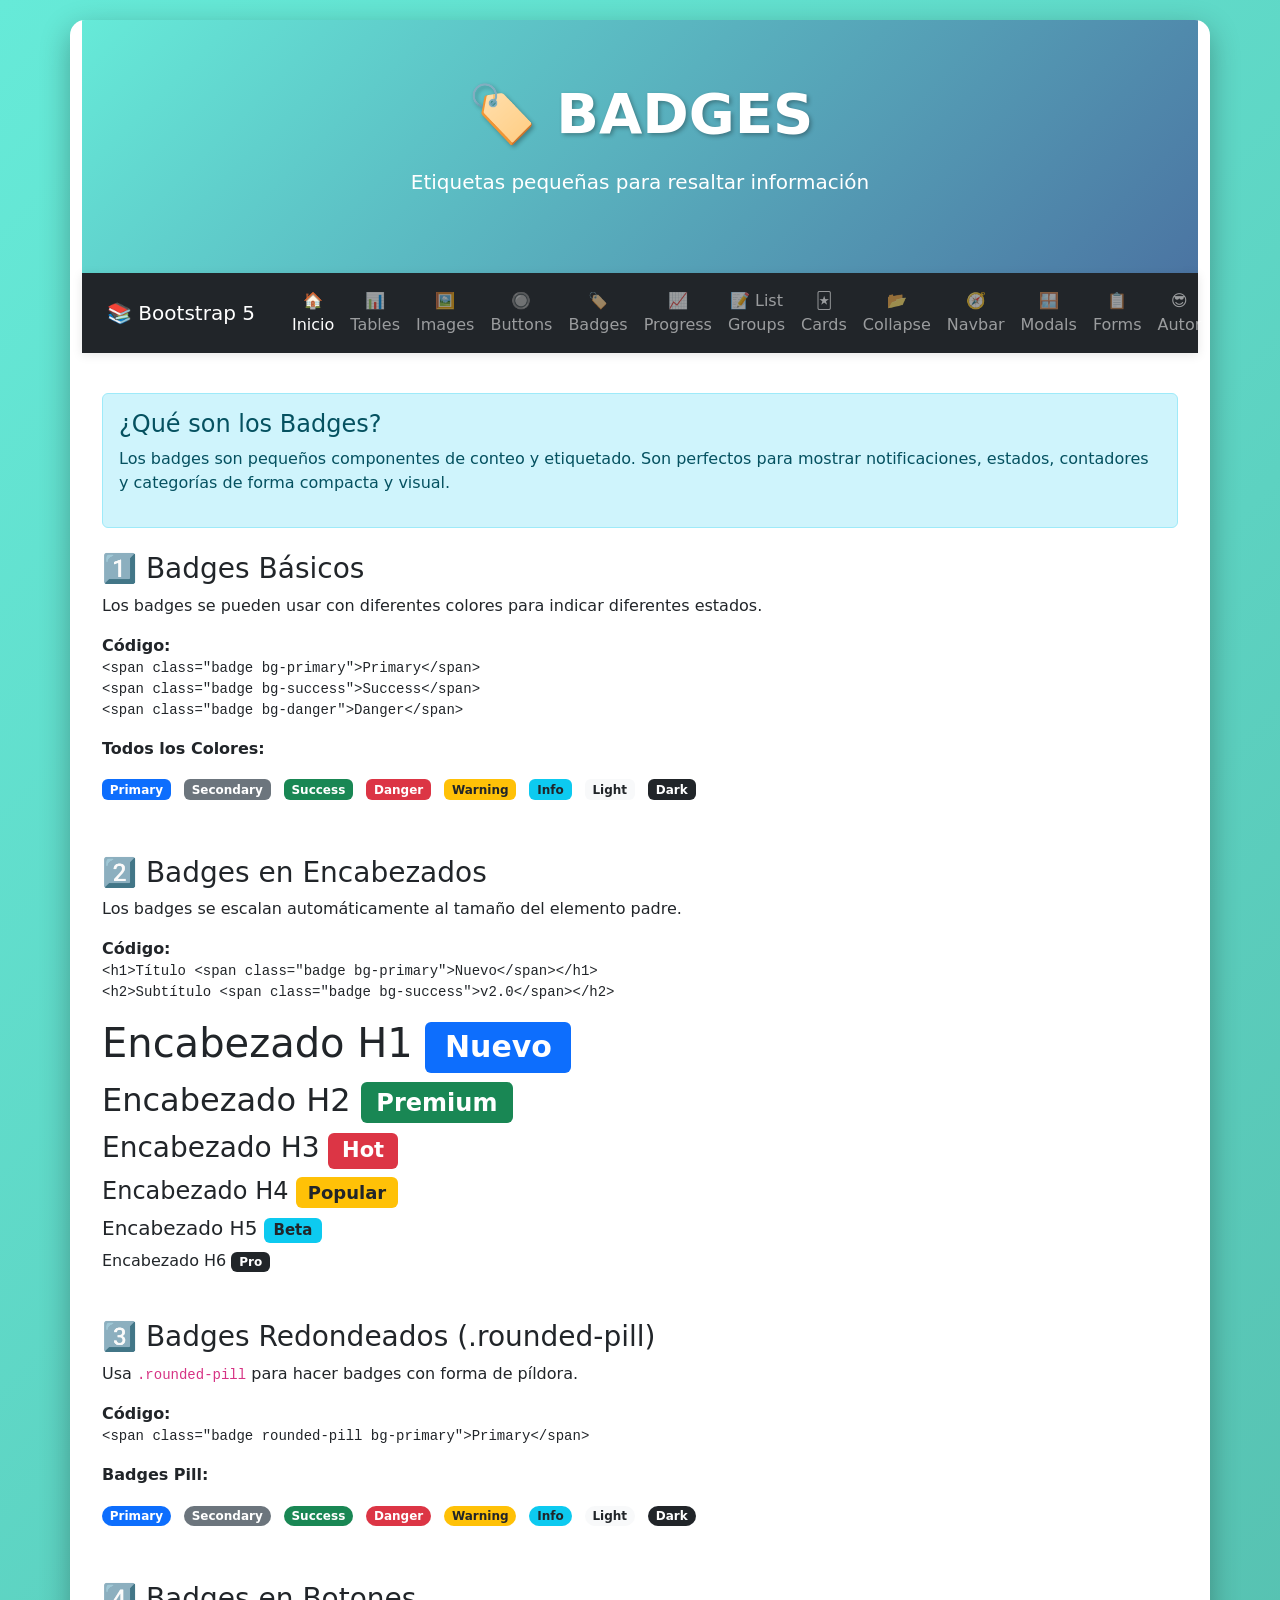
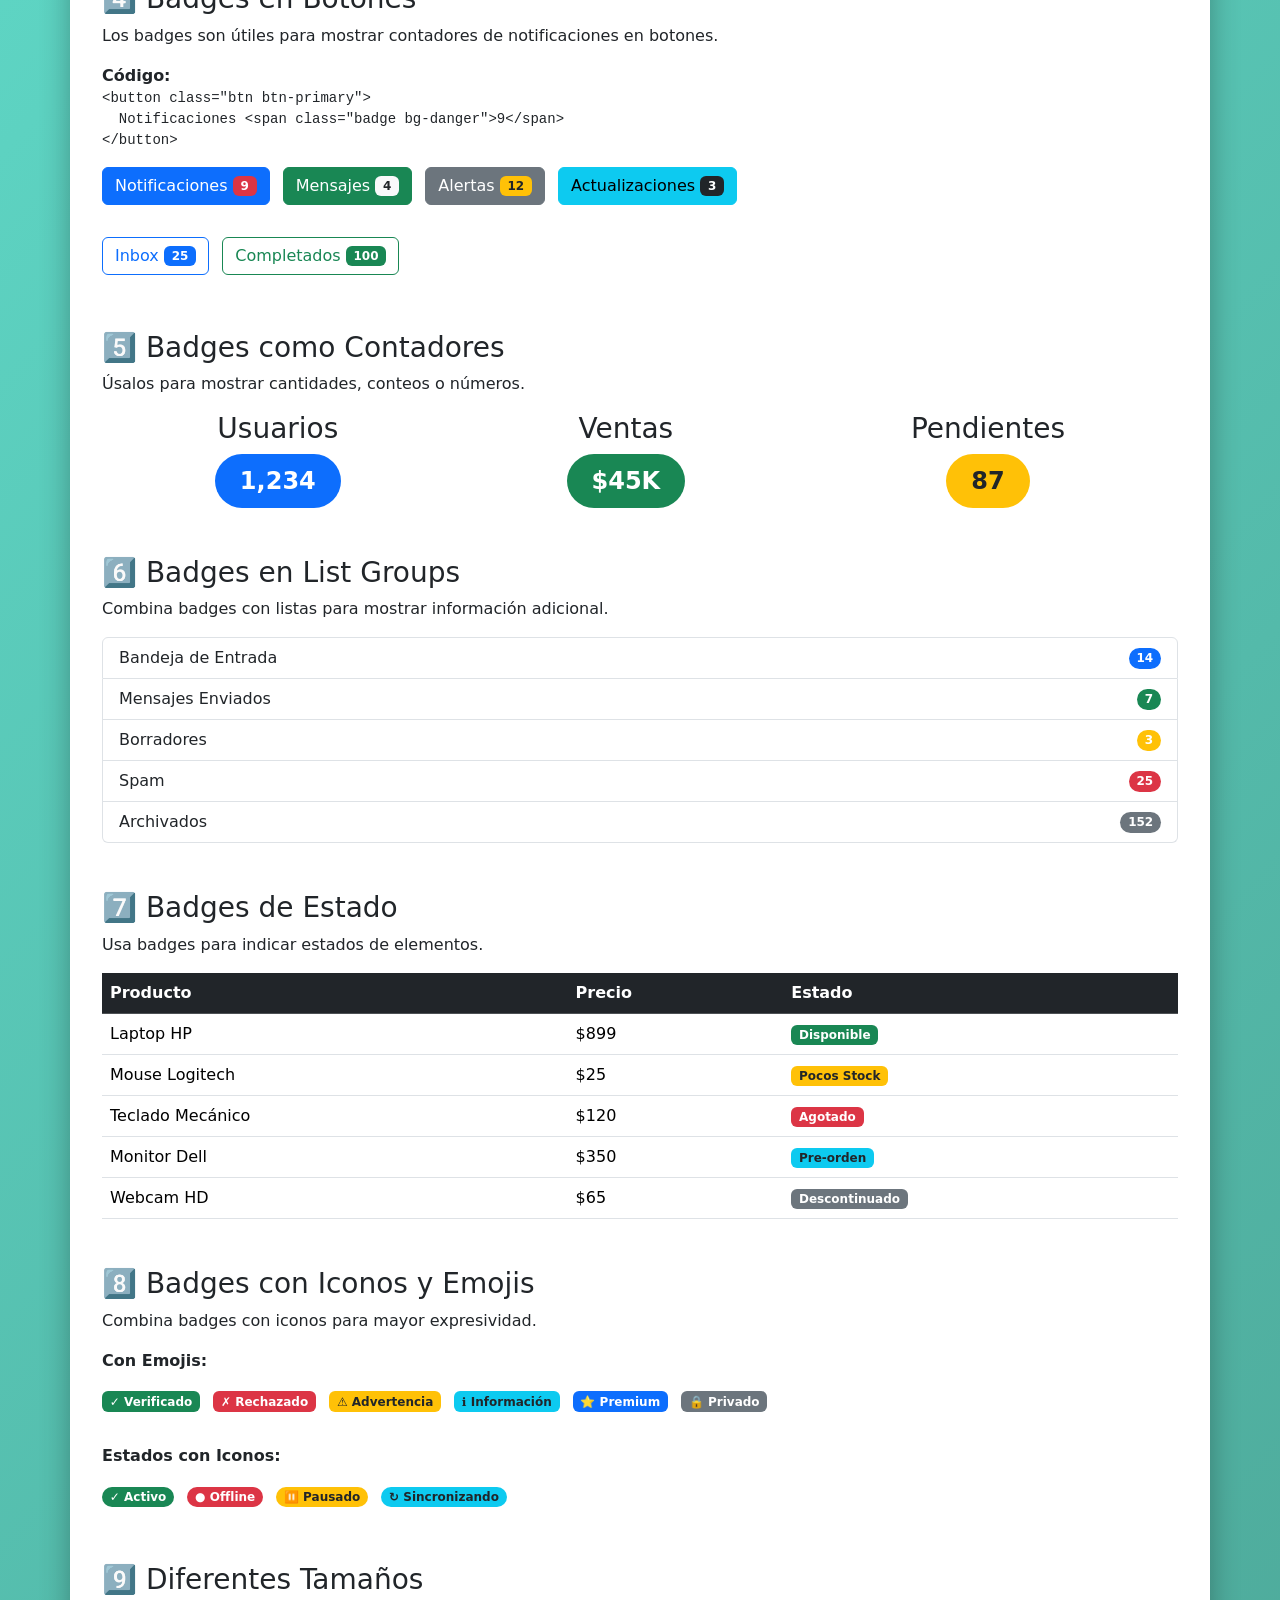
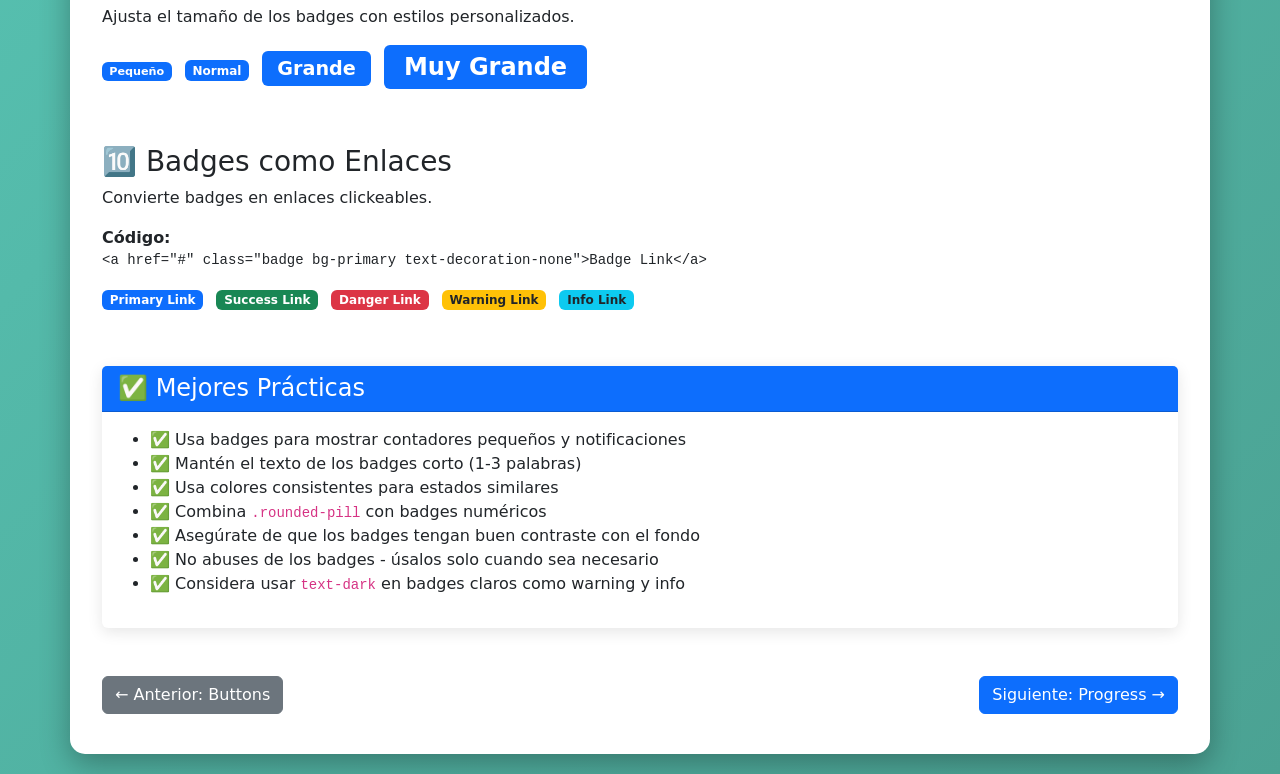
==== badges.html @ d516b33d "initial commit" ====
<!DOCTYPE html>
<html lang="es">

<head>
    <meta charset="UTF-8">
    <meta name="viewport" content="width=device-width, initial-scale=1.0">
    <title>Badges - Bootstrap 5</title>
    <link rel="stylesheet" href="css/bootstrap.css">
</head>

<body>
    <div class="container main-container">
        <!-- Banner -->
        <div class="banner">
            <h1>🏷️ BADGES</h1>
            <p class="lead">Etiquetas pequeñas para resaltar información</p>
        </div>

        <!-- Navbar -->
        <nav class="navbar navbar-expand-lg navbar-dark bg-dark sticky-top">
            <div class="container-fluid">
                <button class="navbar-brand btn btn-link text-white text-decoration-none" type="button" data-bs-toggle="offcanvas" data-bs-target="#offcanvasMenu">
                    📚 Bootstrap 5
                </button>
                <button class="navbar-toggler" type="button" data-bs-toggle="collapse" data-bs-target="#mainNav">
                    <span class="navbar-toggler-icon"></span>
                </button>
                <div class="collapse navbar-collapse" id="mainNav">
                    <ul class="navbar-nav mx-auto text-center">
                        <li class="nav-item">
                            <a class="nav-link active" href="index.html">🏠 Inicio</a>
                        </li>
                        <li class="nav-item">
                            <a class="nav-link" href="tables.html">📊 Tables</a>
                        </li>
                        <li class="nav-item">
                            <a class="nav-link" href="images.html">🖼️ Images</a>
                        </li>
                        <li class="nav-item">
                            <a class="nav-link" href="buttons.html">🔘 Buttons</a>
                        </li>
                        <li class="nav-item">
                            <a class="nav-link" href="badges.html">🏷️ Badges</a>
                        </li>
                        <li class="nav-item">
                            <a class="nav-link" href="progress.html">📈 Progress</a>
                        </li>
                        <li class="nav-item">
                            <a class="nav-link" href="list_groups.html">📝 List Groups</a>
                        </li>                        
                        <li class="nav-item">
                            <a class="nav-link" href="cards.html">🃏 Cards</a>
                        </li>
                        <li class="nav-item">
                            <a class="nav-link" href="collapse.html">📂 Collapse</a>
                        </li>
                        <li class="nav-item">
                            <a class="nav-link" href="navbar.html">🧭 Navbar</a>
                        </li>
                        <li class="nav-item">
                            <a class="nav-link" href="modals.html">🪟 Modals</a>
                        </li>
                        <li class="nav-item">
                            <a class="nav-link" href="forms.html">📋 Forms</a>
                        </li>
                        <li class="nav-item">
                            <a class="nav-link" href="#sobre">😎 Autor</a>
                        </li>                        
                    </ul>
                </div>
            </div>
        </nav>

<!-- offcanvas -->
        <div class="offcanvas offcanvas-start" tabindex="-1" id="offcanvasMenu">
            <div class="offcanvas-header bg-dark text-white">
                <h5 class="offcanvas-title">📚 Índice de Componentes</h5>
                <button type="button" class="btn-close btn-close-white" data-bs-dismiss="offcanvas"></button>
            </div>
            <div class="offcanvas-body p-0">
                <div class="list-group list-group-flush">
                    <a href="index.html" class="list-group-item list-group-item-action active">
                        🏠 <strong>Inicio</strong>
                    </a>
                    
                    <div class="list-group-item bg-light">
                        <small class="text-muted fw-bold">COMPONENTES BÁSICOS</small>
                    </div>
                    
                    <a href="containers.html" class="list-group-item list-group-item-action">
                        📦 Containers
                        <span class="badge bg-primary rounded-pill float-end">Básico</span>
                    </a>
                    
                    <a href="tables.html" class="list-group-item list-group-item-action">
                        📊 Tables
                        <span class="badge bg-success rounded-pill float-end">Popular</span>
                    </a>
                    
                    <a href="images.html" class="list-group-item list-group-item-action">
                        🖼️ Images
                    </a>
                    
                    <a href="buttons.html" class="list-group-item list-group-item-action">
                        🔘 Buttons
                        <span class="badge bg-danger rounded-pill float-end">Esencial</span>
                    </a>
                    
                    <a href="badges.html" class="list-group-item list-group-item-action">
                        🏷️ Badges
                    </a>
                    
                    <a href="progress.html" class="list-group-item list-group-item-action">
                        📈 Progress
                    </a>
                    
                    <div class="list-group-item bg-light">
                        <small class="text-muted fw-bold">COMPONENTES AVANZADOS</small>
                    </div>
                    
                    <a href="list_groups.html" class="list-group-item list-group-item-action">
                        📝 List Groups
                    </a>
                    
                    <a href="cards.html" class="list-group-item list-group-item-action">
                        🃏 Cards
                        <span class="badge bg-success rounded-pill float-end">Popular</span>
                    </a>
                    
                    <a href="collapse.html" class="list-group-item list-group-item-action">
                        📂 Collapse
                    </a>
                    
                    <a href="navbar.html" class="list-group-item list-group-item-action">
                        🧭 Navbar
                        <span class="badge bg-danger rounded-pill float-end">Esencial</span>
                    </a>
                    
                    <a href="modals.html" class="list-group-item list-group-item-action">
                        🪟 Modals
                        <span class="badge bg-warning rounded-pill float-end">Importante</span>
                    </a>
                    
                    <a href="forms.html" class="list-group-item list-group-item-action">
                        📋 Forms
                        <span class="badge bg-danger rounded-pill float-end">Esencial</span>
                    </a>
                    
                    <div class="list-group-item bg-light">
                        <small class="text-muted fw-bold">INFORMACIÓN</small>
                    </div>
                    
                    <a href="#sobre" class="list-group-item list-group-item-action" data-bs-dismiss="offcanvas">
                        😎 Sobre el Autor
                    </a>
                </div>
            </div>
        </div>

        <!-- Contenido -->
        <div class="section-content">
            <!-- Introducción -->
            <div class="alert alert-info">
                <h4>¿Qué son los Badges?</h4>
                <p>Los badges son pequeños componentes de conteo y etiquetado. Son perfectos para mostrar
                    notificaciones, estados, contadores y categorías de forma compacta y visual.</p>
            </div>

            <!-- Badges Básicos -->
            <h3 class="mt-4">1️⃣ Badges Básicos</h3>
            <p>Los badges se pueden usar con diferentes colores para indicar diferentes estados.</p>

            <div class="code-example">
                <strong>Código:</strong>
                <pre><code>&lt;span class="badge bg-primary"&gt;Primary&lt;/span&gt;
&lt;span class="badge bg-success"&gt;Success&lt;/span&gt;
&lt;span class="badge bg-danger"&gt;Danger&lt;/span&gt;</code></pre>
            </div>

            <div class="example-box">
                <strong>Todos los Colores:</strong>
                <div class="mt-3">
                    <span class="badge bg-primary me-2 mb-2">Primary</span>
                    <span class="badge bg-secondary me-2 mb-2">Secondary</span>
                    <span class="badge bg-success me-2 mb-2">Success</span>
                    <span class="badge bg-danger me-2 mb-2">Danger</span>
                    <span class="badge bg-warning text-dark me-2 mb-2">Warning</span>
                    <span class="badge bg-info text-dark me-2 mb-2">Info</span>
                    <span class="badge bg-light text-dark me-2 mb-2">Light</span>
                    <span class="badge bg-dark me-2 mb-2">Dark</span>
                </div>
            </div>

            <!-- Badges en Encabezados -->
            <h3 class="mt-5">2️⃣ Badges en Encabezados</h3>
            <p>Los badges se escalan automáticamente al tamaño del elemento padre.</p>

            <div class="code-example">
                <strong>Código:</strong>
                <pre><code>&lt;h1&gt;Título &lt;span class="badge bg-primary"&gt;Nuevo&lt;/span&gt;&lt;/h1&gt;
&lt;h2&gt;Subtítulo &lt;span class="badge bg-success"&gt;v2.0&lt;/span&gt;&lt;/h2&gt;</code></pre>
            </div>

            <div class="example-box">
                <h1>Encabezado H1 <span class="badge bg-primary">Nuevo</span></h1>
                <h2>Encabezado H2 <span class="badge bg-success">Premium</span></h2>
                <h3>Encabezado H3 <span class="badge bg-danger">Hot</span></h3>
                <h4>Encabezado H4 <span class="badge bg-warning text-dark">Popular</span></h4>
                <h5>Encabezado H5 <span class="badge bg-info text-dark">Beta</span></h5>
                <h6>Encabezado H6 <span class="badge bg-dark">Pro</span></h6>
            </div>

            <!-- Badges Pill -->
            <h3 class="mt-5">3️⃣ Badges Redondeados (.rounded-pill)</h3>
            <p>Usa <code>.rounded-pill</code> para hacer badges con forma de píldora.</p>

            <div class="code-example">
                <strong>Código:</strong>
                <pre><code>&lt;span class="badge rounded-pill bg-primary"&gt;Primary&lt;/span&gt;</code></pre>
            </div>

            <div class="example-box">
                <strong>Badges Pill:</strong>
                <div class="mt-3">
                    <span class="badge rounded-pill bg-primary me-2 mb-2">Primary</span>
                    <span class="badge rounded-pill bg-secondary me-2 mb-2">Secondary</span>
                    <span class="badge rounded-pill bg-success me-2 mb-2">Success</span>
                    <span class="badge rounded-pill bg-danger me-2 mb-2">Danger</span>
                    <span class="badge rounded-pill bg-warning text-dark me-2 mb-2">Warning</span>
                    <span class="badge rounded-pill bg-info text-dark me-2 mb-2">Info</span>
                    <span class="badge rounded-pill bg-light text-dark me-2 mb-2">Light</span>
                    <span class="badge rounded-pill bg-dark me-2 mb-2">Dark</span>
                </div>
            </div>

            <!-- Badges en Botones -->
            <h3 class="mt-5">4️⃣ Badges en Botones</h3>
            <p>Los badges son útiles para mostrar contadores de notificaciones en botones.</p>

            <div class="code-example">
                <strong>Código:</strong>
                <pre><code>&lt;button class="btn btn-primary"&gt;
  Notificaciones &lt;span class="badge bg-danger"&gt;9&lt;/span&gt;
&lt;/button&gt;</code></pre>
            </div>

            <div class="example-box">
                <button class="btn btn-primary me-2 mb-2">
                    Notificaciones <span class="badge bg-danger">9</span>
                </button>
                <button class="btn btn-success me-2 mb-2">
                    Mensajes <span class="badge bg-light text-dark">4</span>
                </button>
                <button class="btn btn-secondary me-2 mb-2">
                    Alertas <span class="badge bg-warning text-dark">12</span>
                </button>
                <button class="btn btn-info me-2 mb-2">
                    Actualizaciones <span class="badge bg-dark">3</span>
                </button>

                <br><br>

                <button class="btn btn-outline-primary me-2 mb-2">
                    Inbox <span class="badge bg-primary">25</span>
                </button>
                <button class="btn btn-outline-success me-2 mb-2">
                    Completados <span class="badge bg-success">100</span>
                </button>
            </div>

            <!-- Badges como Contador -->
            <h3 class="mt-5">5️⃣ Badges como Contadores</h3>
            <p>Úsalos para mostrar cantidades, conteos o números.</p>

            <div class="example-box">
                <div class="d-flex justify-content-around mt-3">
                    <div class="text-center">
                        <h3>Usuarios</h3>
                        <span class="badge rounded-pill bg-primary"
                            style="font-size: 1.5rem; padding: 15px 25px;">1,234</span>
                    </div>
                    <div class="text-center">
                        <h3>Ventas</h3>
                        <span class="badge rounded-pill bg-success"
                            style="font-size: 1.5rem; padding: 15px 25px;">$45K</span>
                    </div>
                    <div class="text-center">
                        <h3>Pendientes</h3>
                        <span class="badge rounded-pill bg-warning text-dark"
                            style="font-size: 1.5rem; padding: 15px 25px;">87</span>
                    </div>
                </div>
            </div>

            <!-- Badges en Listas -->
            <h3 class="mt-5">6️⃣ Badges en List Groups</h3>
            <p>Combina badges con listas para mostrar información adicional.</p>

            <div class="example-box">
                <ul class="list-group">
                    <li class="list-group-item d-flex justify-content-between align-items-center">
                        Bandeja de Entrada
                        <span class="badge bg-primary rounded-pill">14</span>
                    </li>
                    <li class="list-group-item d-flex justify-content-between align-items-center">
                        Mensajes Enviados
                        <span class="badge bg-success rounded-pill">7</span>
                    </li>
                    <li class="list-group-item d-flex justify-content-between align-items-center">
                        Borradores
                        <span class="badge bg-warning rounded-pill">3</span>
                    </li>
                    <li class="list-group-item d-flex justify-content-between align-items-center">
                        Spam
                        <span class="badge bg-danger rounded-pill">25</span>
                    </li>
                    <li class="list-group-item d-flex justify-content-between align-items-center">
                        Archivados
                        <span class="badge bg-secondary rounded-pill">152</span>
                    </li>
                </ul>
            </div>

            <!-- Badges de Estado -->
            <h3 class="mt-5">7️⃣ Badges de Estado</h3>
            <p>Usa badges para indicar estados de elementos.</p>

            <div class="example-box">
                <table class="table">
                    <thead class="table-dark">
                        <tr>
                            <th>Producto</th>
                            <th>Precio</th>
                            <th>Estado</th>
                        </tr>
                    </thead>
                    <tbody>
                        <tr>
                            <td>Laptop HP</td>
                            <td>$899</td>
                            <td><span class="badge bg-success">Disponible</span></td>
                        </tr>
                        <tr>
                            <td>Mouse Logitech</td>
                            <td>$25</td>
                            <td><span class="badge bg-warning text-dark">Pocos Stock</span></td>
                        </tr>
                        <tr>
                            <td>Teclado Mecánico</td>
                            <td>$120</td>
                            <td><span class="badge bg-danger">Agotado</span></td>
                        </tr>
                        <tr>
                            <td>Monitor Dell</td>
                            <td>$350</td>
                            <td><span class="badge bg-info text-dark">Pre-orden</span></td>
                        </tr>
                        <tr>
                            <td>Webcam HD</td>
                            <td>$65</td>
                            <td><span class="badge bg-secondary">Descontinuado</span></td>
                        </tr>
                    </tbody>
                </table>
            </div>

            <!-- Badges con Iconos -->
            <h3 class="mt-5">8️⃣ Badges con Iconos y Emojis</h3>
            <p>Combina badges con iconos para mayor expresividad.</p>

            <div class="example-box">
                <strong>Con Emojis:</strong>
                <div class="mt-3 mb-4">
                    <span class="badge bg-success me-2 mb-2">✓ Verificado</span>
                    <span class="badge bg-danger me-2 mb-2">✗ Rechazado</span>
                    <span class="badge bg-warning text-dark me-2 mb-2">⚠ Advertencia</span>
                    <span class="badge bg-info text-dark me-2 mb-2">ℹ Información</span>
                    <span class="badge bg-primary me-2 mb-2">⭐ Premium</span>
                    <span class="badge bg-secondary me-2 mb-2">🔒 Privado</span>
                </div>

                <strong>Estados con Iconos:</strong>
                <div class="mt-3">
                    <span class="badge rounded-pill bg-success me-2 mb-2">✓ Activo</span>
                    <span class="badge rounded-pill bg-danger me-2 mb-2">● Offline</span>
                    <span class="badge rounded-pill bg-warning text-dark me-2 mb-2">⏸ Pausado</span>
                    <span class="badge rounded-pill bg-info text-dark me-2 mb-2">↻ Sincronizando</span>
                </div>
            </div>

            <!-- Badges de Tamaño -->
            <h3 class="mt-5">9️⃣ Diferentes Tamaños</h3>
            <p>Ajusta el tamaño de los badges con estilos personalizados.</p>

            <div class="example-box">
                <span class="badge bg-primary me-2 mb-2" style="font-size: 0.7rem;">Pequeño</span>
                <span class="badge bg-primary me-2 mb-2">Normal</span>
                <span class="badge bg-primary me-2 mb-2" style="font-size: 1.2rem; padding: 8px 15px;">Grande</span>
                <span class="badge bg-primary me-2 mb-2" style="font-size: 1.5rem; padding: 10px 20px;">Muy
                    Grande</span>
            </div>

            <!-- Badges Interactivos -->
            <h3 class="mt-5">🔟 Badges como Enlaces</h3>
            <p>Convierte badges en enlaces clickeables.</p>

            <div class="code-example">
                <strong>Código:</strong>
                <pre><code>&lt;a href="#" class="badge bg-primary text-decoration-none"&gt;Badge Link&lt;/a&gt;</code></pre>
            </div>

            <div class="example-box">
                <a href="#" class="badge bg-primary text-decoration-none me-2 mb-2">Primary Link</a>
                <a href="#" class="badge bg-success text-decoration-none me-2 mb-2">Success Link</a>
                <a href="#" class="badge bg-danger text-decoration-none me-2 mb-2">Danger Link</a>
                <a href="#" class="badge bg-warning text-dark text-decoration-none me-2 mb-2">Warning Link</a>
                <a href="#" class="badge bg-info text-dark text-decoration-none me-2 mb-2">Info Link</a>
            </div>

            <!-- Mejores Prácticas -->
            <div class="card mt-5">
                <div class="card-header bg-primary text-white">
                    <h4 class="mb-0">✅ Mejores Prácticas</h4>
                </div>
                <div class="card-body">
                    <ul>
                        <li>✅ Usa badges para mostrar contadores pequeños y notificaciones</li>
                        <li>✅ Mantén el texto de los badges corto (1-3 palabras)</li>
                        <li>✅ Usa colores consistentes para estados similares</li>
                        <li>✅ Combina <code>.rounded-pill</code> con badges numéricos</li>
                        <li>✅ Asegúrate de que los badges tengan buen contraste con el fondo</li>
                        <li>✅ No abuses de los badges - úsalos solo cuando sea necesario</li>
                        <li>✅ Considera usar <code>text-dark</code> en badges claros como warning y info</li>
                    </ul>
                </div>
            </div>

            <!-- Navegación -->
            <div class="d-flex justify-content-between mt-5">
                <a href="buttons.html" class="btn btn-secondary">← Anterior: Buttons</a>
                <a href="progress.html" class="btn btn-primary">Siguiente: Progress →</a>
            </div>
        </div>
    </div>

    <script src="js/bootstrap.bundle.min.js"></script>
</body>

</html>
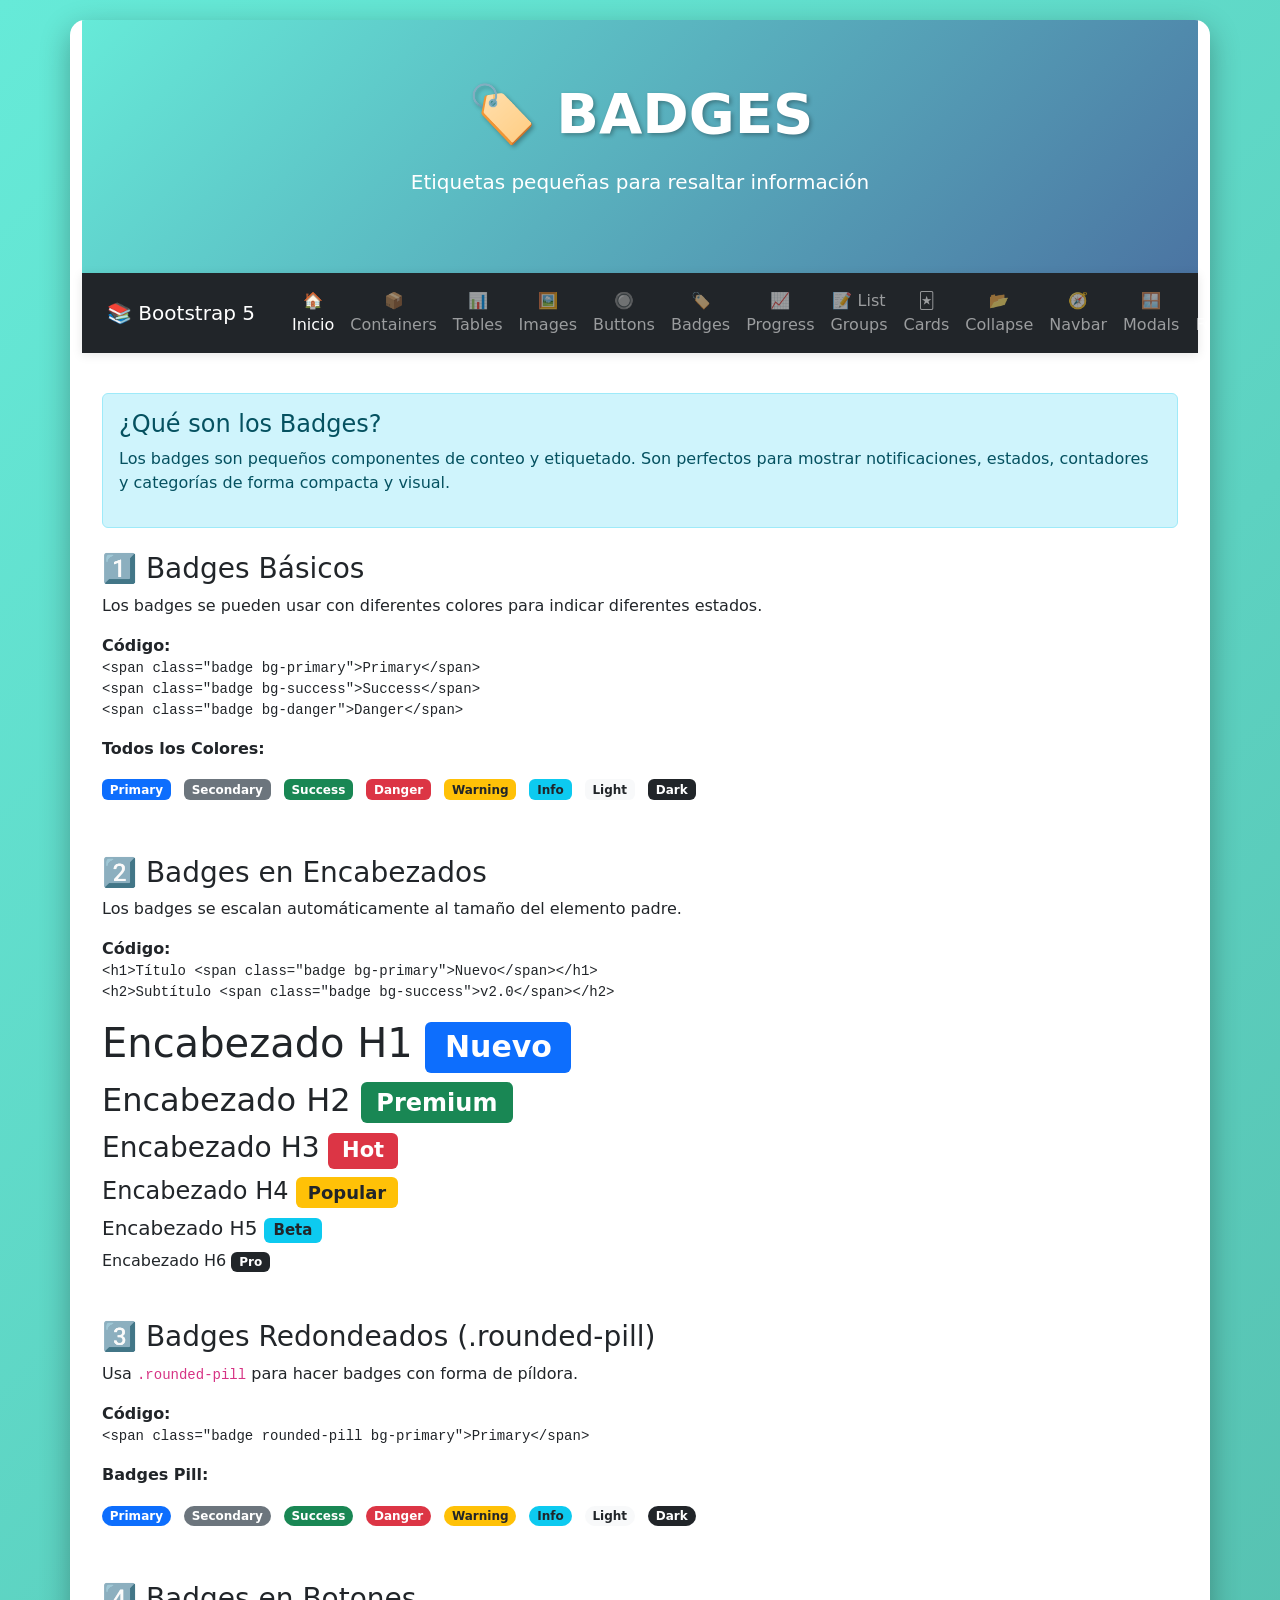
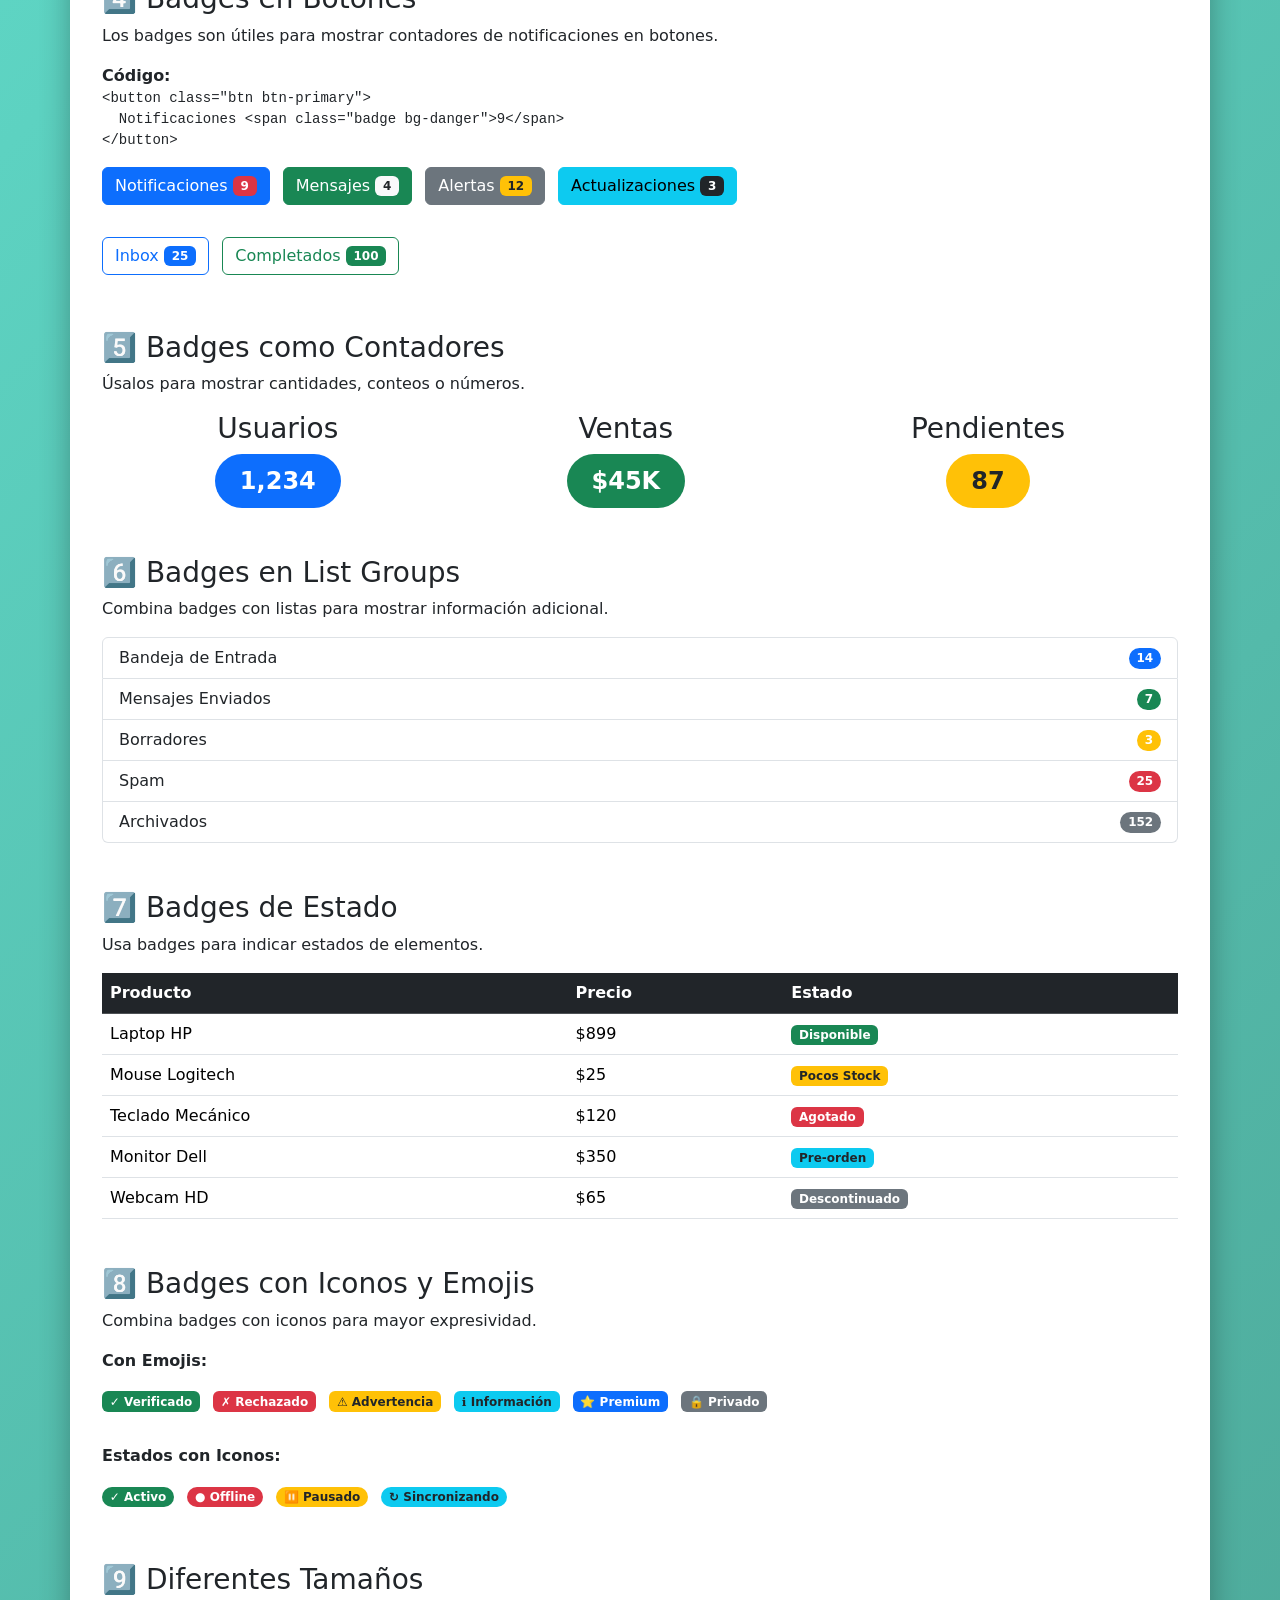
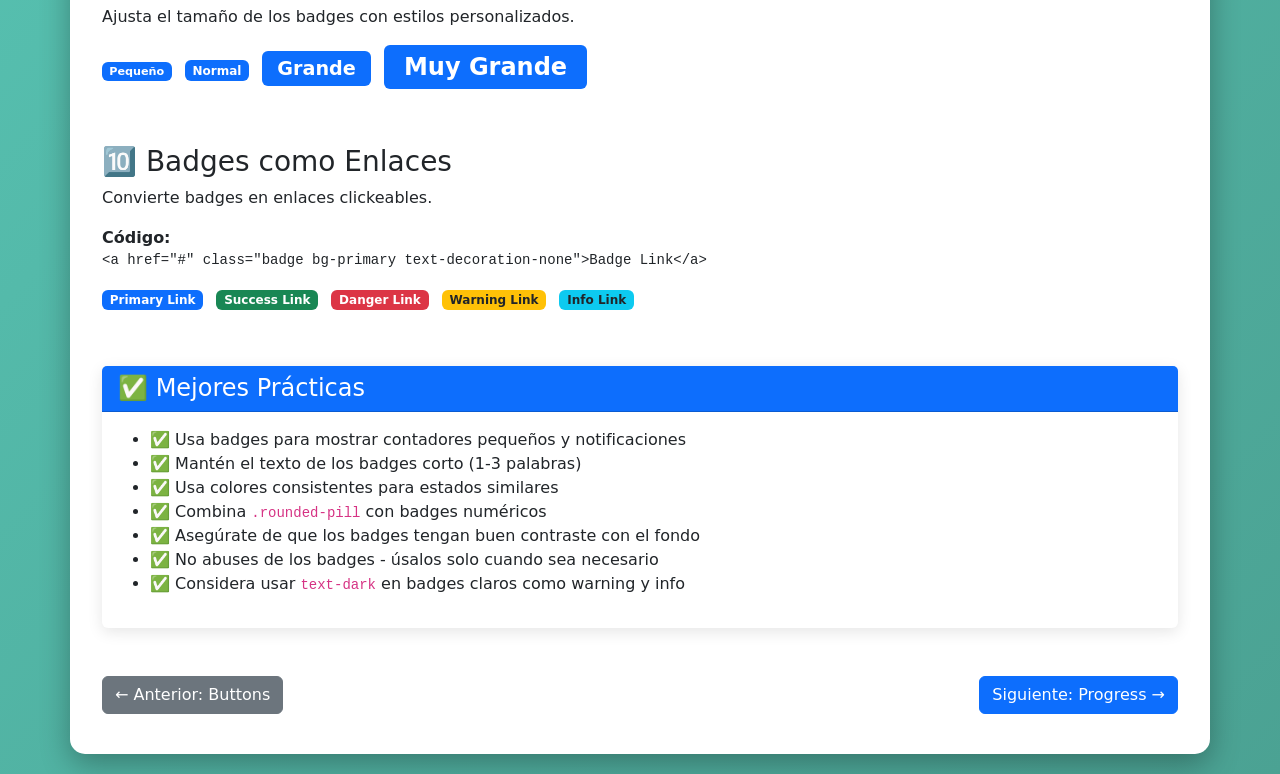
==== commit 2306ee7b: "Add files via upload" ====
--- a/badges.html
+++ b/badges.html
@@ -19,7 +19,8 @@
         <!-- Navbar -->
         <nav class="navbar navbar-expand-lg navbar-dark bg-dark sticky-top">
             <div class="container-fluid">
-                <button class="navbar-brand btn btn-link text-white text-decoration-none" type="button" data-bs-toggle="offcanvas" data-bs-target="#offcanvasMenu">
+                <button class="navbar-brand btn btn-link text-white text-decoration-none" type="button"
+                    data-bs-toggle="offcanvas" data-bs-target="#offcanvasMenu">
                     📚 Bootstrap 5
                 </button>
                 <button class="navbar-toggler" type="button" data-bs-toggle="collapse" data-bs-target="#mainNav">
@@ -31,6 +32,9 @@
                             <a class="nav-link active" href="index.html">🏠 Inicio</a>
                         </li>
                         <li class="nav-item">
+                            <a class="nav-link" href="containers.html">📦 Containers</a>
+                        </li>
+                        <li class="nav-item">
                             <a class="nav-link" href="tables.html">📊 Tables</a>
                         </li>
                         <li class="nav-item">
@@ -47,7 +51,7 @@
                         </li>
                         <li class="nav-item">
                             <a class="nav-link" href="list_groups.html">📝 List Groups</a>
-                        </li>                        
+                        </li>
                         <li class="nav-item">
                             <a class="nav-link" href="cards.html">🃏 Cards</a>
                         </li>
@@ -65,13 +69,13 @@
                         </li>
                         <li class="nav-item">
                             <a class="nav-link" href="#sobre">😎 Autor</a>
-                        </li>                        
+                        </li>
                     </ul>
                 </div>
             </div>
         </nav>
 
-<!-- offcanvas -->
+        <!-- offcanvas -->
         <div class="offcanvas offcanvas-start" tabindex="-1" id="offcanvasMenu">
             <div class="offcanvas-header bg-dark text-white">
                 <h5 class="offcanvas-title">📚 Índice de Componentes</h5>
@@ -82,74 +86,74 @@
                     <a href="index.html" class="list-group-item list-group-item-action active">
                         🏠 <strong>Inicio</strong>
                     </a>
-                    
+
                     <div class="list-group-item bg-light">
                         <small class="text-muted fw-bold">COMPONENTES BÁSICOS</small>
                     </div>
-                    
+
                     <a href="containers.html" class="list-group-item list-group-item-action">
                         📦 Containers
                         <span class="badge bg-primary rounded-pill float-end">Básico</span>
                     </a>
-                    
+
                     <a href="tables.html" class="list-group-item list-group-item-action">
                         📊 Tables
                         <span class="badge bg-success rounded-pill float-end">Popular</span>
                     </a>
-                    
+
                     <a href="images.html" class="list-group-item list-group-item-action">
                         🖼️ Images
                     </a>
-                    
+
                     <a href="buttons.html" class="list-group-item list-group-item-action">
                         🔘 Buttons
                         <span class="badge bg-danger rounded-pill float-end">Esencial</span>
                     </a>
-                    
+
                     <a href="badges.html" class="list-group-item list-group-item-action">
                         🏷️ Badges
                     </a>
-                    
+
                     <a href="progress.html" class="list-group-item list-group-item-action">
                         📈 Progress
                     </a>
-                    
+
                     <div class="list-group-item bg-light">
                         <small class="text-muted fw-bold">COMPONENTES AVANZADOS</small>
                     </div>
-                    
+
                     <a href="list_groups.html" class="list-group-item list-group-item-action">
                         📝 List Groups
                     </a>
-                    
+
                     <a href="cards.html" class="list-group-item list-group-item-action">
                         🃏 Cards
                         <span class="badge bg-success rounded-pill float-end">Popular</span>
                     </a>
-                    
+
                     <a href="collapse.html" class="list-group-item list-group-item-action">
                         📂 Collapse
                     </a>
-                    
+
                     <a href="navbar.html" class="list-group-item list-group-item-action">
                         🧭 Navbar
                         <span class="badge bg-danger rounded-pill float-end">Esencial</span>
                     </a>
-                    
+
                     <a href="modals.html" class="list-group-item list-group-item-action">
                         🪟 Modals
                         <span class="badge bg-warning rounded-pill float-end">Importante</span>
                     </a>
-                    
+
                     <a href="forms.html" class="list-group-item list-group-item-action">
                         📋 Forms
                         <span class="badge bg-danger rounded-pill float-end">Esencial</span>
                     </a>
-                    
+
                     <div class="list-group-item bg-light">
                         <small class="text-muted fw-bold">INFORMACIÓN</small>
                     </div>
-                    
+
                     <a href="#sobre" class="list-group-item list-group-item-action" data-bs-dismiss="offcanvas">
                         😎 Sobre el Autor
                     </a>
